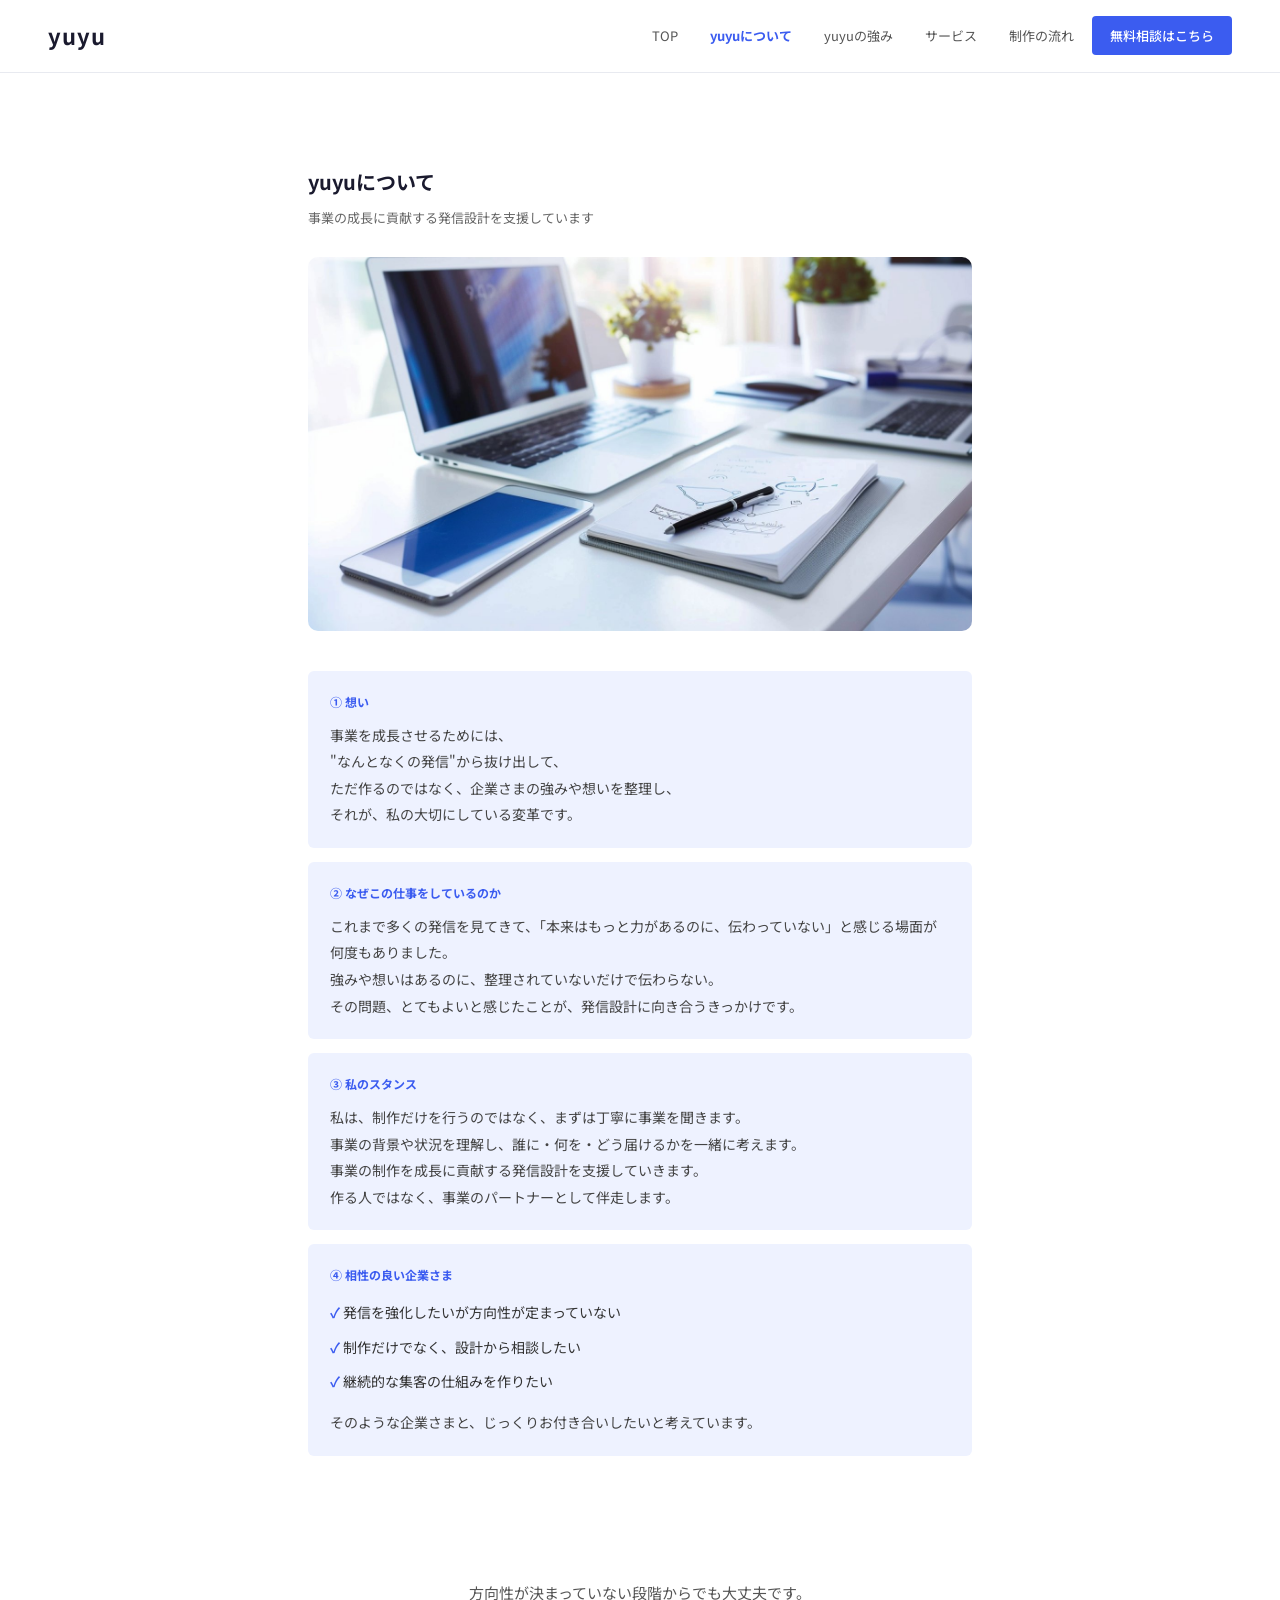
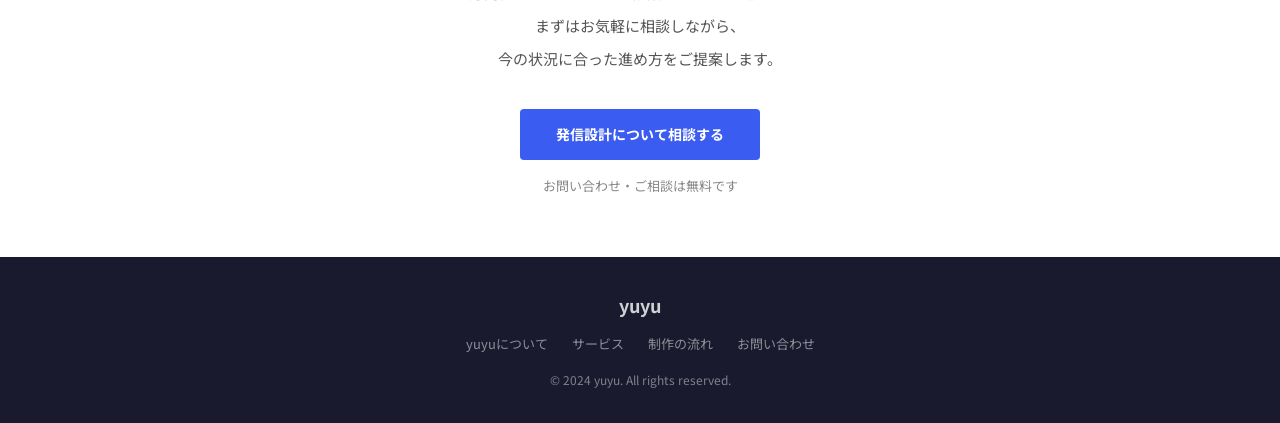
==== about.html @ 94c44e33 "Add files via upload" ====
<!DOCTYPE html>
<html lang="ja">
<head>
<meta charset="UTF-8">
<meta name="viewport" content="width=device-width, initial-scale=1.0">
<title>yuyuについて | yuyu</title>
<link rel="stylesheet" href="common.css">
<style>
/* HERO BLOCK - 縦並び */
.about-hero {
  padding: 100px 48px 0;
  background: #fff;
  max-width: 760px;
  margin: 0 auto;
}
.about-hero-text h1 {
  font-size: 20px; font-weight: 700; color: #1a1a2e;
  margin-bottom: 6px;
}
.about-hero-text .tagline {
  font-size: 13px; color: #666; margin-bottom: 28px;
}
.about-hero-photo {
  width: 100%; aspect-ratio: 16/9; border-radius: 10px;
  overflow: hidden; margin-bottom: 40px;
}
.about-hero-photo img { width:100%; height:100%; object-fit:cover; }

/* TEXT BLOCKS */
.text-block {
  background: #eef2ff;
  border-radius: 6px;
  padding: 20px 22px;
  margin-bottom: 14px;
  font-size: 14px;
  color: #333;
  line-height: 1.9;
}
.text-block .block-num {
  font-size: 12px; color: #3b5cf0; font-weight: 700;
  margin-bottom: 8px; display: block;
}
.text-block p { font-size: 14px; color: #444; line-height: 1.9; }

/* STANCE SECTION */
.stance-wrap {
  max-width: 760px; margin: 0 auto;
}

/* IDEAL */
.ideal-list {
  background: #eef2ff; border-radius: 6px; padding: 20px 24px;
  margin-bottom: 14px;
}
.ideal-list ul { list-style: none; }
.ideal-list ul li {
  font-size: 14px; color: #333; padding: 4px 0;
}
.ideal-list ul li::before { content: '✓ '; color: #3b5cf0; font-weight: 700; }

/* CTA */
.cta-wrap { text-align: center; padding: 60px 48px; background: #fff; }
.cta-wrap p { font-size: 15px; color: #555; line-height: 2.2; margin-bottom: 6px; }
.cta-note { display: block; margin-top: 14px; font-size: 13px; color: #888; }

@media (max-width: 768px) {
  .about-hero { grid-template-columns: 1fr; padding: 88px 24px 0; }
  .about-hero-photo { display: none; }
  .cta-wrap { padding: 56px 24px; }
}
</style>
</head>
<body>

<nav>
  <a href="index.html" class="nav-logo">yuyu</a>
  <div class="nav-right">
    <a href="index.html">TOP</a>
    <a href="about.html" class="active">yuyuについて</a>
    <a href="strengths.html">yuyuの強み</a>
    <a href="services.html">サービス</a>
    <a href="flow.html">制作の流れ</a>
    <a href="contact.html" class="nav-btn">無料相談はこちら</a>
  </div>
</nav>

<!-- HERO -->
<div style="padding-top:64px;">
  <div class="about-hero">
    <div class="about-hero-text fade-up">
      <h1>yuyuについて</h1>
      <p class="tagline">事業の成長に貢献する発信設計を支援しています</p>
    </div>
    <div class="about-hero-photo fade-up">
      <img src="about_page.png" alt="デスク作業風景">
    </div>
    <div class="fade-up">
      <!-- Block 1 -->
      <div class="text-block">
        <span class="block-num">① 想い</span>
        <p>事業を成長させるためには、<br>"なんとなくの発信"から抜け出して、<br>ただ作るのではなく、企業さまの強みや想いを整理し、<br>それが、私の大切にしている変革です。</p>
      </div>
      <!-- Block 2 -->
      <div class="text-block">
        <span class="block-num">② なぜこの仕事をしているのか</span>
        <p>これまで多くの発信を見てきて、「本来はもっと力があるのに、伝わっていない」と感じる場面が何度もありました。<br>強みや想いはあるのに、整理されていないだけで伝わらない。<br>その問題、とてもよいと感じたことが、発信設計に向き合うきっかけです。</p>
      </div>
      <!-- Block 3 -->
      <div class="text-block">
        <span class="block-num">③ 私のスタンス</span>
        <p>私は、制作だけを行うのではなく、まずは丁寧に事業を聞きます。<br>事業の背景や状況を理解し、誰に・何を・どう届けるかを一緒に考えます。<br>事業の制作を成長に貢献する発信設計を支援していきます。<br>作る人ではなく、事業のパートナーとして伴走します。</p>
      </div>
      <!-- Block 4 -->
      <div class="text-block">
        <span class="block-num">④ 相性の良い企業さま</span>
        <div class="ideal-list" style="background:transparent; padding:0; margin:0;">
          <ul>
            <li>発信を強化したいが方向性が定まっていない</li>
            <li>制作だけでなく、設計から相談したい</li>
            <li>継続的な集客の仕組みを作りたい</li>
          </ul>
        </div>
        <p style="margin-top:10px;">そのような企業さまと、じっくりお付き合いしたいと考えています。</p>
      </div>
    </div>
  </div>
</div>

<!-- CTA -->
<div class="cta-wrap sec-blue" style="margin-top:60px;">
  <div class="inner fade-up">
    <p>方向性が決まっていない段階からでも大丈夫です。<br>まずはお気軽に相談しながら、<br>今の状況に合った進め方をご提案します。</p>
    <a href="contact.html" class="btn-blue" style="margin-top:28px; display:inline-block;">発信設計について相談する</a>
    <span class="cta-note">お問い合わせ・ご相談は無料です</span>
  </div>
</div>

<footer>
  <a href="index.html" class="f-logo">yuyu</a>
  <ul>
    <li><a href="about.html">yuyuについて</a></li>
    <li><a href="services.html">サービス</a></li>
    <li><a href="flow.html">制作の流れ</a></li>
    <li><a href="contact.html">お問い合わせ</a></li>
  </ul>
  <p>© 2024 yuyu. All rights reserved.</p>
</footer>

<script>
const obs = new IntersectionObserver(e => e.forEach(x => { if(x.isIntersecting) x.target.classList.add('visible'); }), {threshold:0.08});
document.querySelectorAll('.fade-up').forEach(el => obs.observe(el));
</script>
</body>
</html>
---- common.css ----
@import url('https://fonts.googleapis.com/css2?family=Noto+Sans+JP:wght@300;400;500;700;900&display=swap');

* { margin: 0; padding: 0; box-sizing: border-box; }
html { scroll-behavior: smooth; }
body {
  font-family: 'Noto Sans JP', sans-serif;
  color: #1a1a2e;
  background: #fff;
  line-height: 1.8;
}

/* NAV */
nav {
  position: fixed;
  top: 0; left: 0; right: 0;
  z-index: 100;
  display: flex;
  align-items: center;
  justify-content: space-between;
  padding: 16px 48px;
  background: #fff;
  border-bottom: 1px solid #e8eaf0;
}
.nav-logo {
  font-size: 22px; font-weight: 700;
  color: #1a1a2e; text-decoration: none; letter-spacing: 1px;
}
.nav-right { display: flex; align-items: center; gap: 4px; }
.nav-right a {
  text-decoration: none; color: #555;
  font-size: 13px; padding: 6px 14px;
}
.nav-right a:hover { color: #3b5cf0; }
.nav-right a.active { color: #3b5cf0; font-weight: 700; }
.nav-btn {
  background: #3b5cf0; color: #fff !important;
  padding: 8px 18px !important; border-radius: 4px;
  font-size: 13px; font-weight: 500;
}
.nav-btn:hover { background: #2a45cc !important; }

/* SECTIONS */
.sec-white { background: #fff; padding: 72px 48px; }
.sec-blue  { background: #eef2ff; padding: 72px 48px; }
.inner   { max-width: 760px; margin: 0 auto; }
.inner-w { max-width: 920px; margin: 0 auto; }

.sec-title {
  text-align: center; font-size: 19px;
  font-weight: 700; color: #1a1a2e; margin-bottom: 8px;
}
.sec-sub {
  text-align: center; font-size: 14px;
  color: #666; margin-bottom: 44px;
}

/* PAGE HEADER */
.page-header {
  padding: 100px 48px 56px;
  background: #fff;
  text-align: center;
  border-bottom: 1px solid #eef2ff;
}
.page-header h1 { font-size: 28px; font-weight: 900; color: #1a1a2e; margin-bottom: 10px; }
.page-header p  { font-size: 14px; color: #666; }

/* BUTTONS */
.btn-blue {
  display: inline-block; background: #3b5cf0; color: #fff;
  padding: 13px 36px; border-radius: 4px;
  text-decoration: none; font-size: 14px; font-weight: 700;
}
.btn-blue:hover { background: #2a45cc; }

/* FOOTER */
footer {
  background: #1a1a2e; color: rgba(255,255,255,0.45);
  text-align: center; padding: 32px 48px; font-size: 12px;
}
.f-logo {
  font-size: 18px; font-weight: 700; color: rgba(255,255,255,0.8);
  text-decoration: none; display: block; margin-bottom: 10px;
}
footer ul { display: flex; justify-content: center; gap: 24px; list-style: none; margin-bottom: 14px; }
footer ul a { color: rgba(255,255,255,0.5); text-decoration: none; font-size: 13px; }
footer ul a:hover { color: #fff; }

/* FADE */
.fade-up { opacity: 0; transform: translateY(20px); transition: opacity 0.6s ease, transform 0.6s ease; }
.fade-up.visible { opacity: 1; transform: translateY(0); }

@media (max-width: 768px) {
  nav { padding: 14px 20px; }
  .nav-right a:not(.nav-btn) { display: none; }
  .sec-white, .sec-blue { padding: 56px 24px; }
  .page-header { padding: 88px 24px 48px; }
}
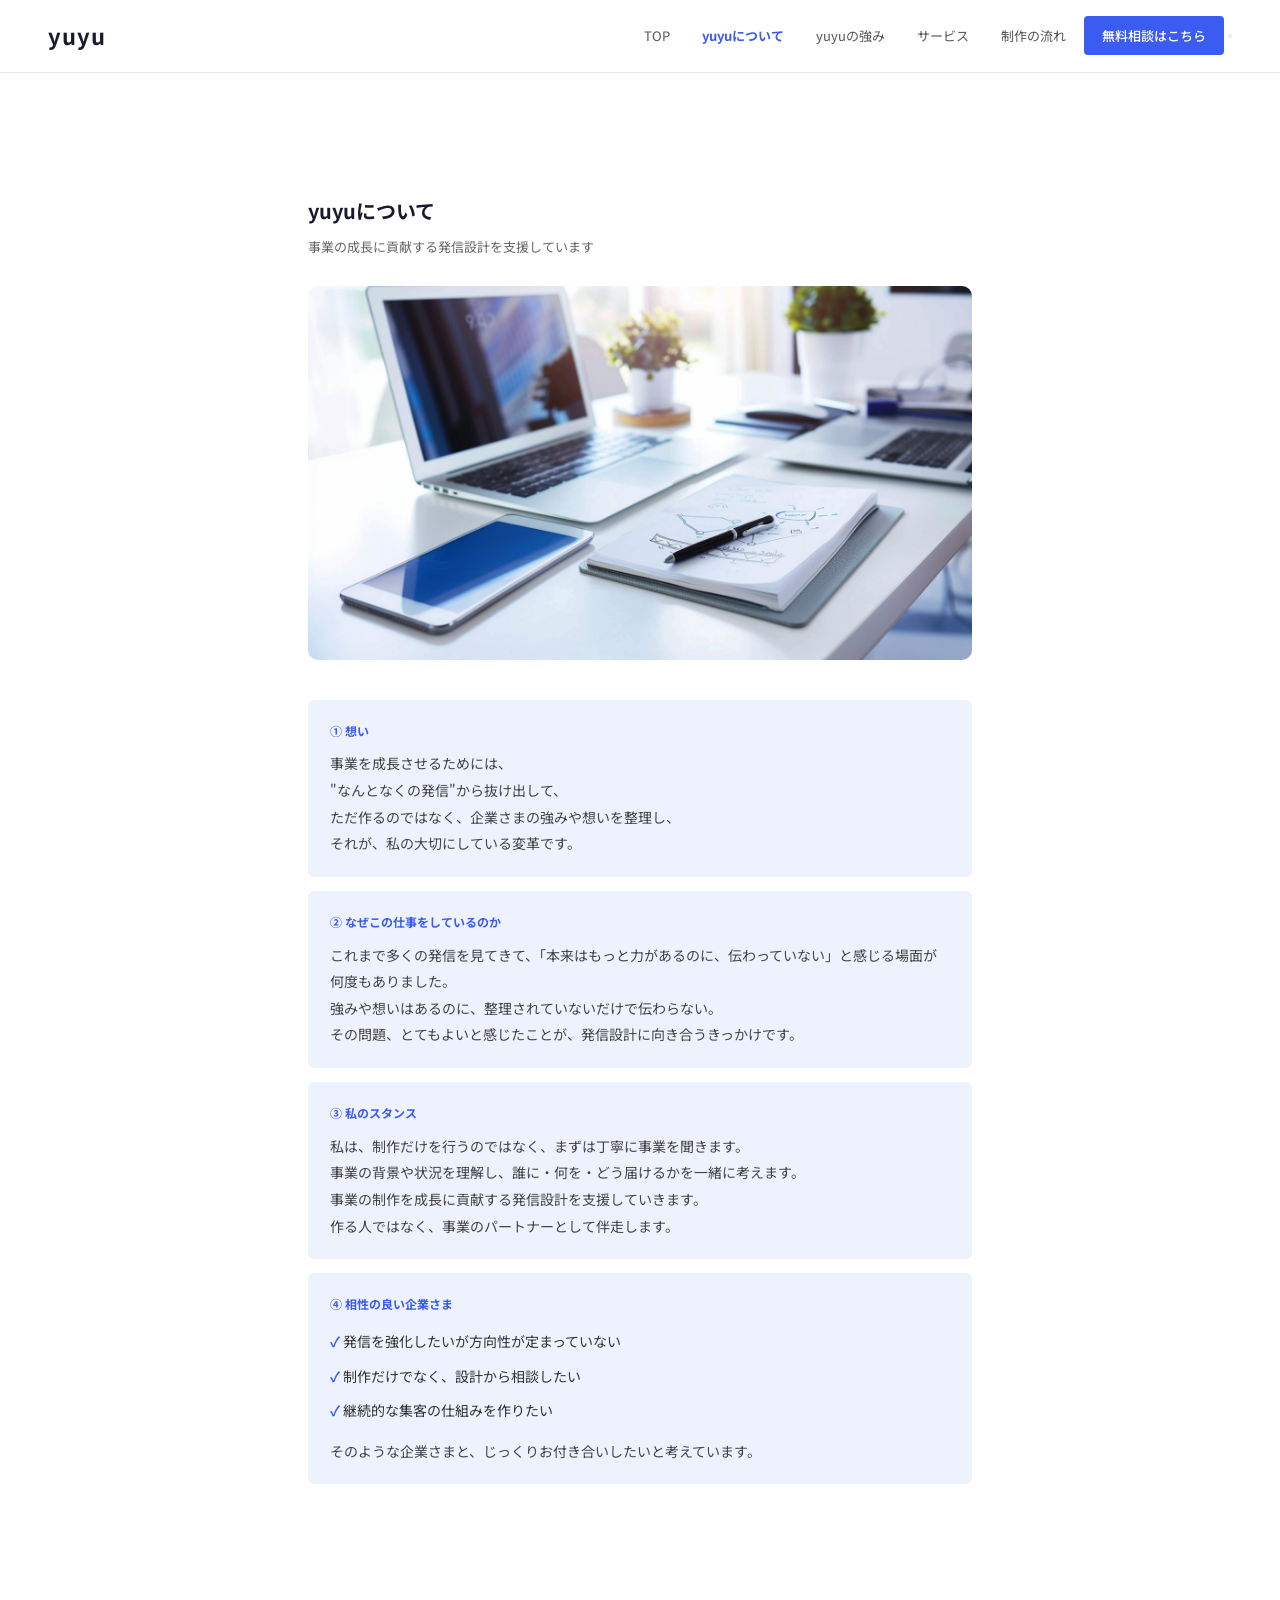
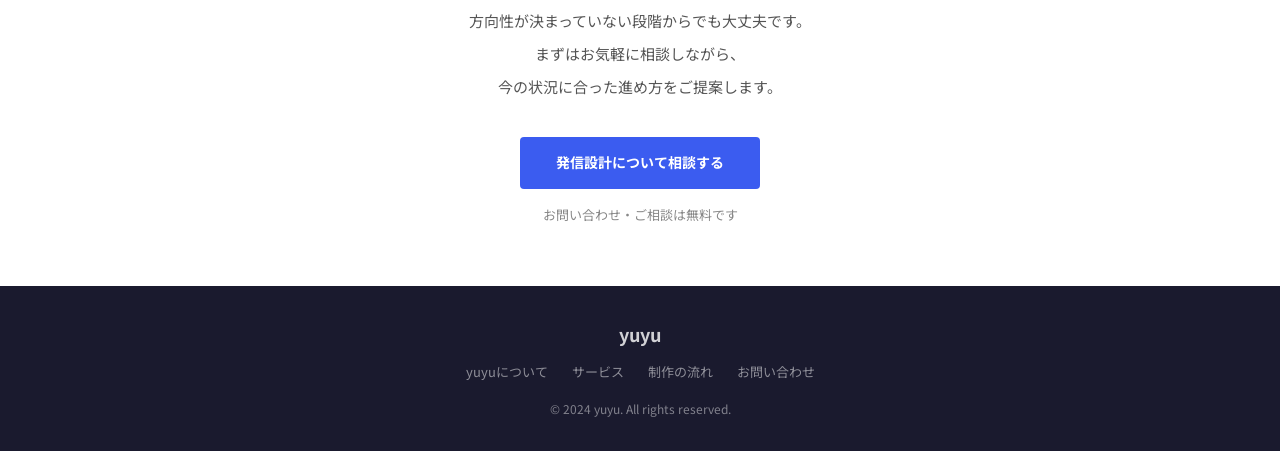
==== commit d35594bd: "Update about.html" ====
--- a/about.html
+++ b/about.html
@@ -81,8 +81,24 @@
     <a href="services.html">サービス</a>
     <a href="flow.html">制作の流れ</a>
     <a href="contact.html" class="nav-btn">無料相談はこちら</a>
-  </div>
+  <button class="hamburger" onclick="toggleMenu()" aria-label="メニュー">
+    <span></span><span></span><span></span>
+  </button>
+</div>
 </nav>
+<div class="mobile-menu" id="mobileMenu">
+    <a href="index.html">TOP</a>
+    <a href="about.html">yuyuについて</a>
+    <a href="strengths.html">yuyuの強み</a>
+    <a href="services.html">サービス</a>
+    <a href="flow.html">制作の流れ</a>
+    <a href="contact.html" class="nav-btn">無料相談はこちら</a>
+</div>
+<script>
+function toggleMenu() {
+  document.getElementById('mobileMenu').classList.toggle('open');
+}
+</script>
 
 <!-- HERO -->
 <div style="padding-top:64px;">
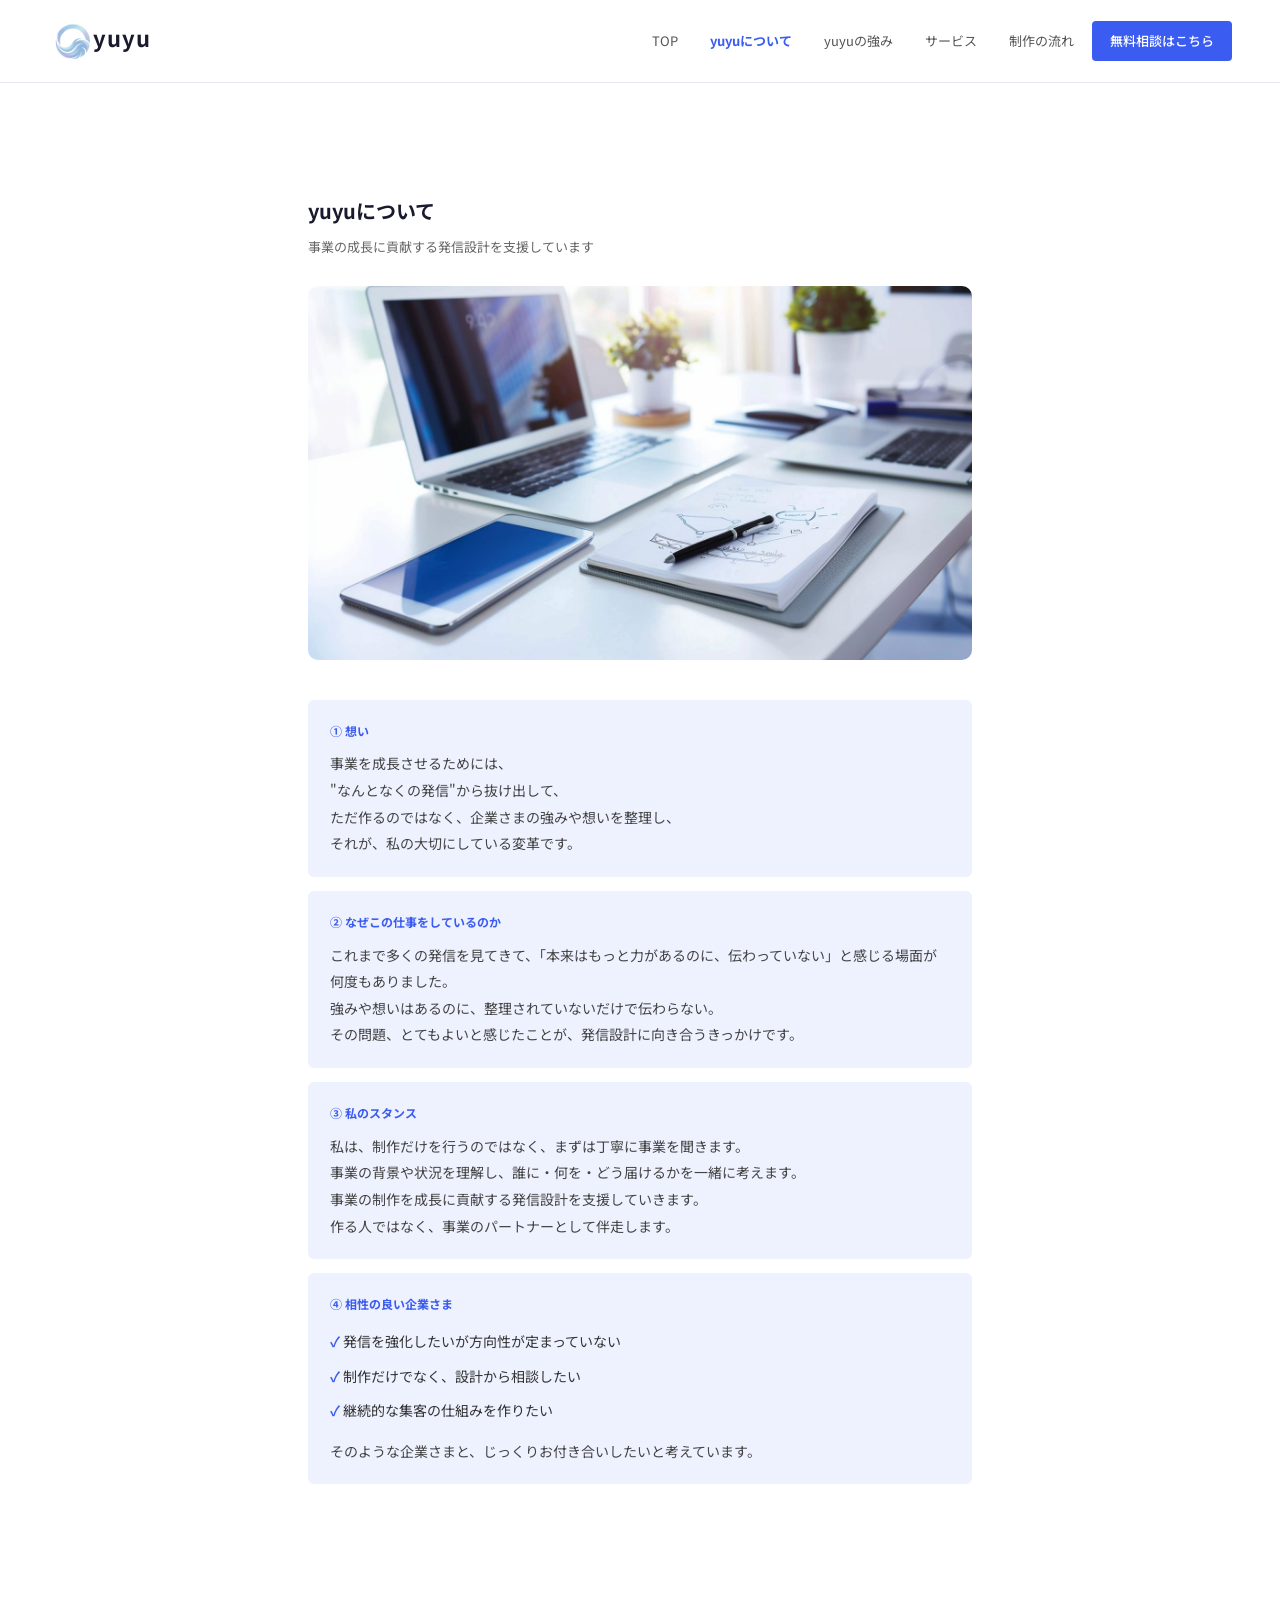
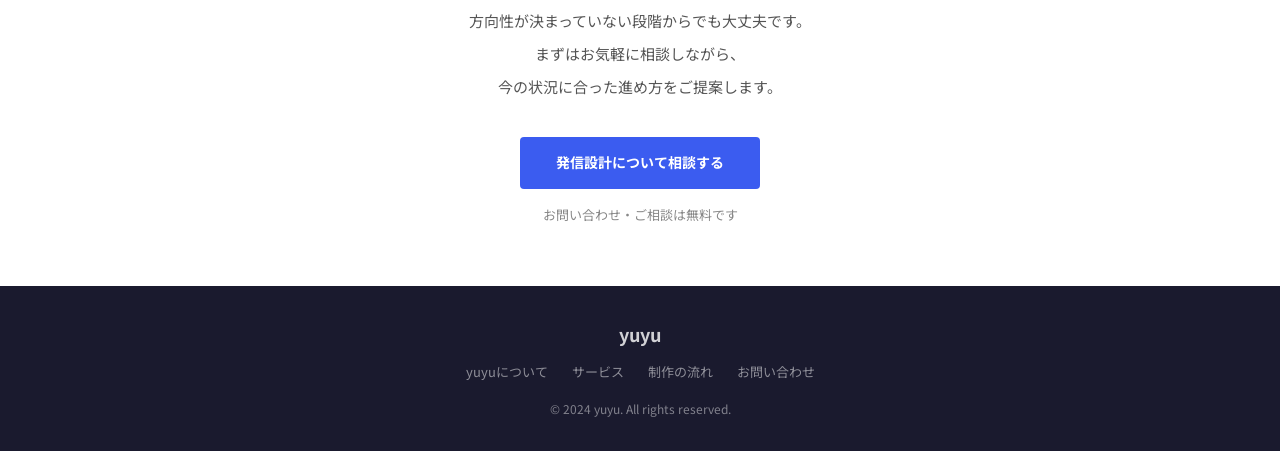
==== commit 7967ba4f: "Update about.html" ====
--- a/about.html
+++ b/about.html
@@ -2,6 +2,7 @@
 <html lang="ja">
 <head>
 <meta charset="UTF-8">
+<link rel="icon" href="favicon.ico">
 <meta name="viewport" content="width=device-width, initial-scale=1.0">
 <title>yuyuについて | yuyu</title>
 <link rel="stylesheet" href="common.css">
@@ -73,7 +74,7 @@
 <body>
 
 <nav>
-  <a href="index.html" class="nav-logo">yuyu</a>
+  <a href="index.html" class="nav-logo"><img src="logo.png" style="width:50px;height:50px;object-fit:contain;vertical-align:middle;margin-right:-5px;">yuyu</a>
   <div class="nav-right">
     <a href="index.html">TOP</a>
     <a href="about.html" class="active">yuyuについて</a>
--- a/common.css
+++ b/common.css
@@ -91,7 +91,61 @@
 
 @media (max-width: 768px) {
   nav { padding: 14px 20px; }
-  .nav-right a:not(.nav-btn) { display: none; }
+  .nav-right a:not(.nav-btn):not(.hamburger) { display: none; }
+  .nav-btn { display: none !important; }
   .sec-white, .sec-blue { padding: 56px 24px; }
   .page-header { padding: 88px 24px 48px; }
+
+  .hamburger {
+    display: flex !important;
+    flex-direction: column;
+    justify-content: center;
+    gap: 5px;
+    cursor: pointer;
+    padding: 6px !important;
+    background: none !important;
+    border: none;
+  }
+  .hamburger span {
+    display: block;
+    width: 24px;
+    height: 2px;
+    background: #1a1a2e;
+    border-radius: 2px;
+    transition: all 0.3s;
+  }
+
+  .mobile-menu {
+    display: none;
+    position: fixed;
+    top: 56px; left: 0; right: 0;
+    background: #fff;
+    border-bottom: 1px solid #e8eaf0;
+    padding: 16px 24px;
+    z-index: 99;
+    flex-direction: column;
+    gap: 0;
+  }
+  .mobile-menu.open { display: flex; }
+  .mobile-menu a {
+    text-decoration: none;
+    color: #555;
+    font-size: 15px;
+    padding: 14px 0;
+    border-bottom: 1px solid #f0f0f0;
+    display: block;
+  }
+  .mobile-menu a:last-child { border-bottom: none; }
+  .mobile-menu a.nav-btn {
+    display: block !important;
+    background: #3b5cf0;
+    color: white !important;
+    text-align: center;
+    border-radius: 4px;
+    padding: 14px !important;
+    margin-top: 12px;
+    border-bottom: none;
+  }
 }
+
+.hamburger { display: none; }
